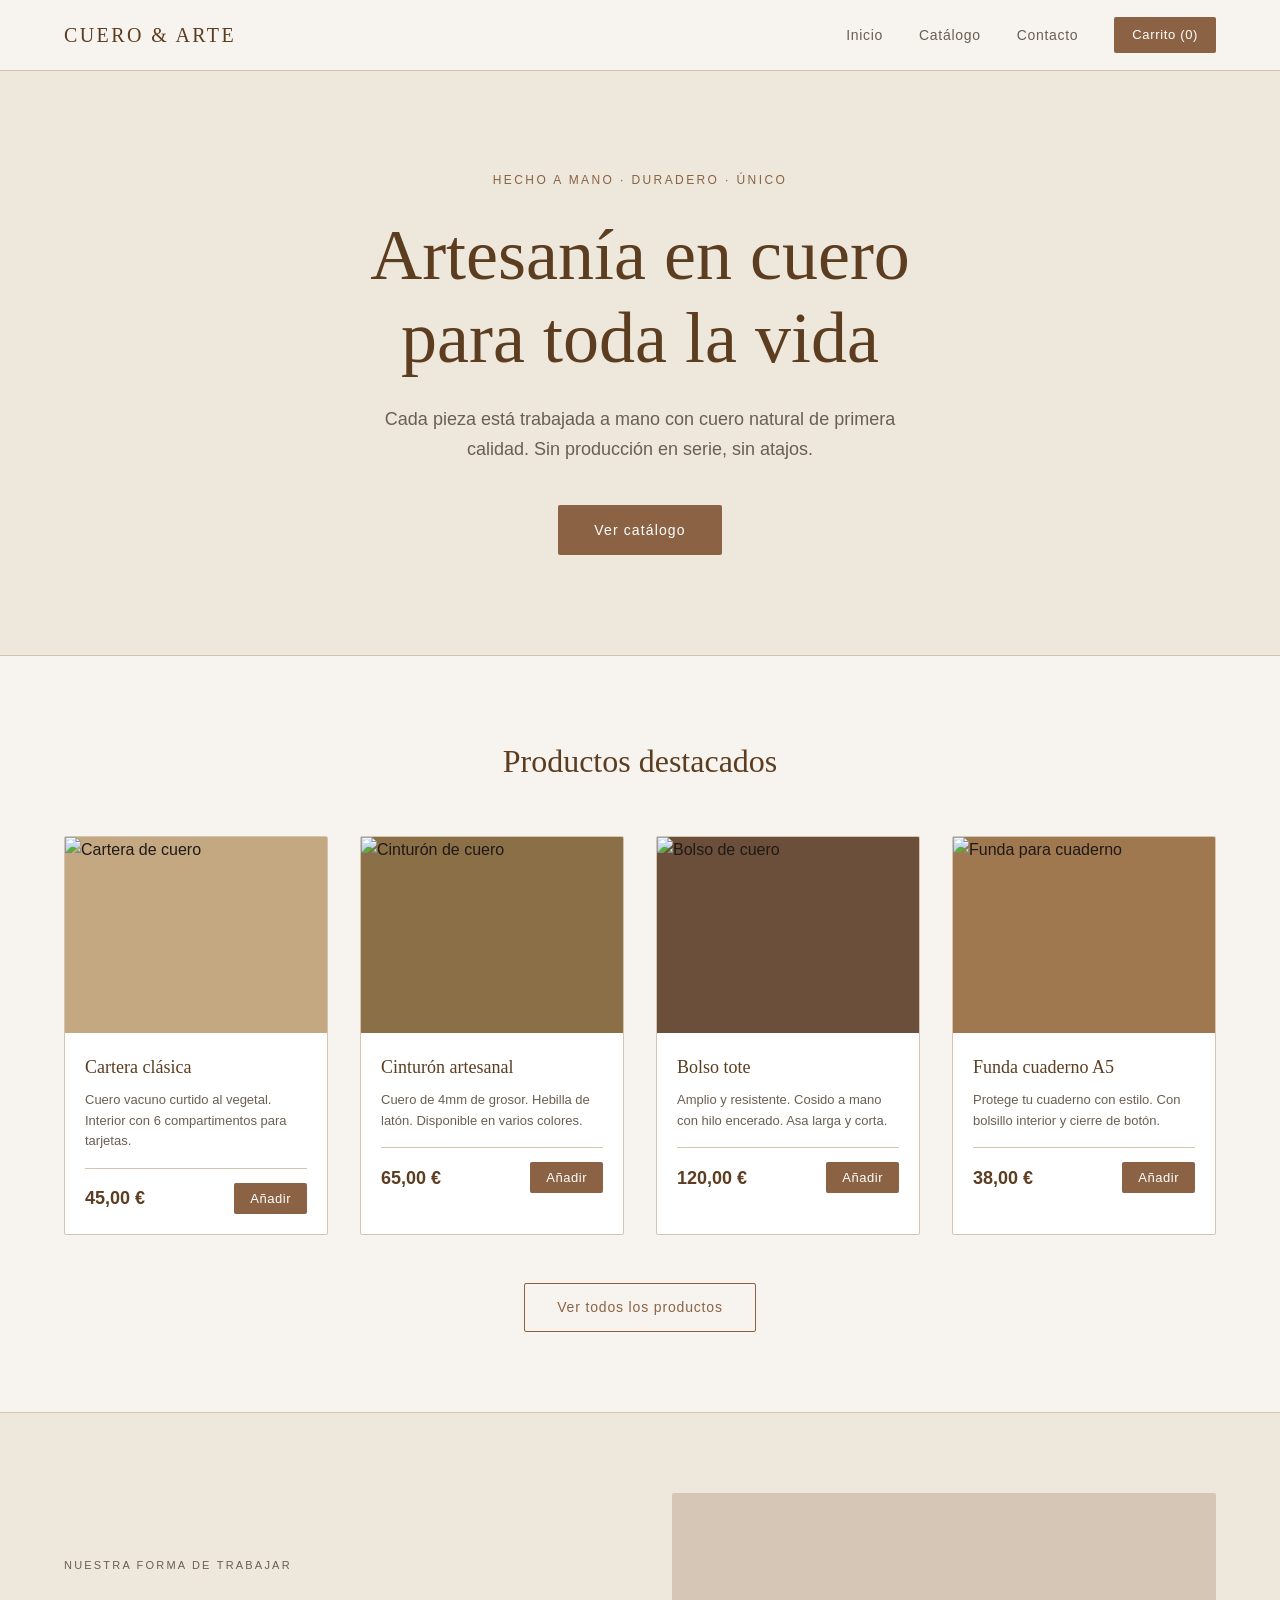
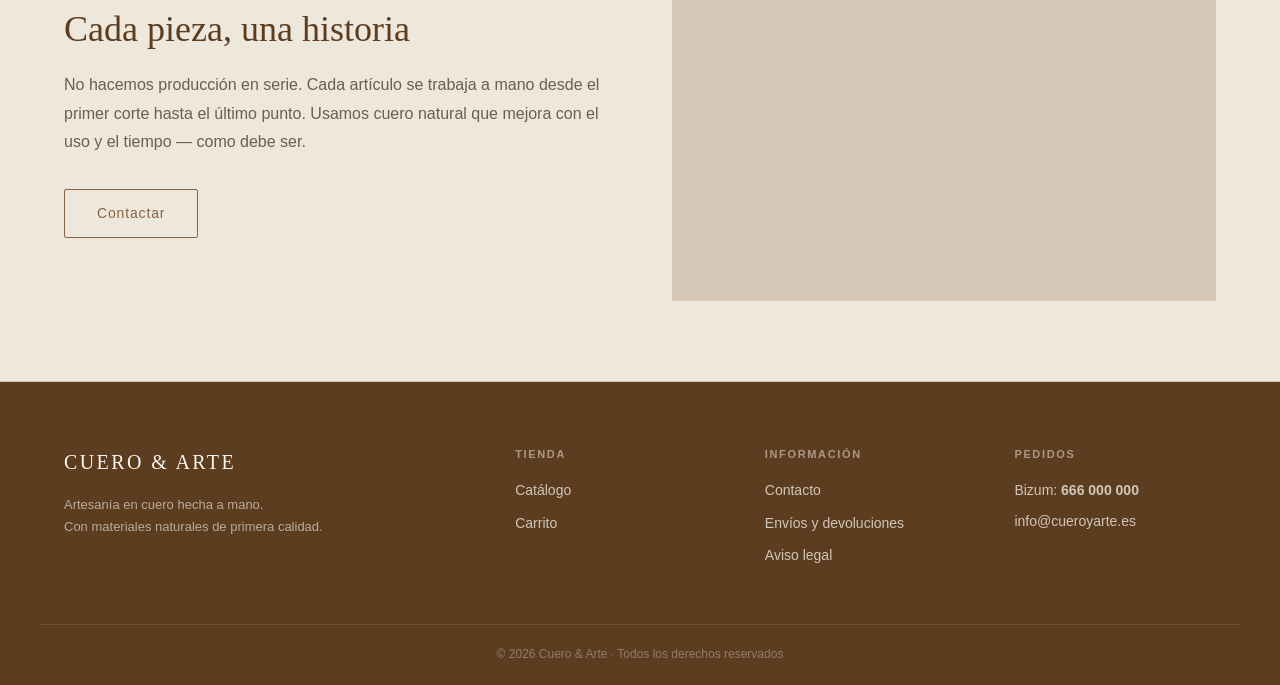
==== index.html @ b6eb34ae "Primera versión de la tienda" ====
<!DOCTYPE html>
<html lang="es">
<head>
  <meta charset="UTF-8">
  <meta name="viewport" content="width=device-width, initial-scale=1.0">
  <title>Artesanía en Cuero</title>
  <link rel="stylesheet" href="css/styles.css">
</head>
<body>

  <!-- CABECERA -->
  <header class="cabecera">
    <div class="cabecera-interior">
      <a href="index.html" class="logo">CUERO & ARTE</a>
      <nav class="navegacion">
        <a href="index.html">Inicio</a>
        <a href="catalogo.html">Catálogo</a>
        <a href="contacto.html">Contacto</a>
        <a href="carrito.html" class="icono-carrito">
          Carrito (<span id="contador-carrito">0</span>)
        </a>
      </nav>
    </div>
  </header>

  <!-- HERO -->
  <section class="hero">
    <div class="hero-contenido">
      <p class="hero-eyebrow">Hecho a mano · Duradero · Único</p>
      <h1>Artesanía en cuero<br>para toda la vida</h1>
      <p class="hero-descripcion">Cada pieza está trabajada a mano con cuero natural de primera calidad. Sin producción en serie, sin atajos.</p>
      <a href="catalogo.html" class="boton-principal">Ver catálogo</a>
    </div>
  </section>

  <!-- PRODUCTOS DESTACADOS -->
  <section class="seccion-productos">
    <div class="contenedor">
      <h2 class="seccion-titulo">Productos destacados</h2>
      <div class="cuadricula-productos">

        <article class="tarjeta-producto">
          <div class="tarjeta-imagen">
            <img src="img/productos/producto-1.jpg" alt="Cartera de cuero" onerror="this.style.background='#C4A882'">
          </div>
          <div class="tarjeta-info">
            <h3>Cartera clásica</h3>
            <p class="tarjeta-descripcion">Cuero vacuno curtido al vegetal. Interior con 6 compartimentos para tarjetas.</p>
            <div class="tarjeta-pie">
              <span class="precio">45,00 €</span>
              <button class="boton-agregar" onclick="agregarAlCarrito('Cartera clásica', 45)">Añadir</button>
            </div>
          </div>
        </article>

        <article class="tarjeta-producto">
          <div class="tarjeta-imagen">
            <img src="img/productos/producto-2.jpg" alt="Cinturón de cuero" onerror="this.style.background='#8B6F47'">
          </div>
          <div class="tarjeta-info">
            <h3>Cinturón artesanal</h3>
            <p class="tarjeta-descripcion">Cuero de 4mm de grosor. Hebilla de latón. Disponible en varios colores.</p>
            <div class="tarjeta-pie">
              <span class="precio">65,00 €</span>
              <button class="boton-agregar" onclick="agregarAlCarrito('Cinturón artesanal', 65)">Añadir</button>
            </div>
          </div>
        </article>

        <article class="tarjeta-producto">
          <div class="tarjeta-imagen">
            <img src="img/productos/producto-3.jpg" alt="Bolso de cuero" onerror="this.style.background='#6B4F3A'">
          </div>
          <div class="tarjeta-info">
            <h3>Bolso tote</h3>
            <p class="tarjeta-descripcion">Amplio y resistente. Cosido a mano con hilo encerado. Asa larga y corta.</p>
            <div class="tarjeta-pie">
              <span class="precio">120,00 €</span>
              <button class="boton-agregar" onclick="agregarAlCarrito('Bolso tote', 120)">Añadir</button>
            </div>
          </div>
        </article>

        <article class="tarjeta-producto">
          <div class="tarjeta-imagen">
            <img src="img/productos/producto-4.jpg" alt="Funda para cuaderno" onerror="this.style.background='#A07850'">
          </div>
          <div class="tarjeta-info">
            <h3>Funda cuaderno A5</h3>
            <p class="tarjeta-descripcion">Protege tu cuaderno con estilo. Con bolsillo interior y cierre de botón.</p>
            <div class="tarjeta-pie">
              <span class="precio">38,00 €</span>
              <button class="boton-agregar" onclick="agregarAlCarrito('Funda cuaderno A5', 38)">Añadir</button>
            </div>
          </div>
        </article>

      </div>
      <div class="ver-mas">
        <a href="catalogo.html" class="boton-secundario">Ver todos los productos</a>
      </div>
    </div>
  </section>

  <!-- SECCIÓN FILOSOFÍA -->
  <section class="seccion-filosofia">
    <div class="contenedor filosofia-interior">
      <div class="filosofia-texto">
        <p class="eyebrow">Nuestra forma de trabajar</p>
        <h2>Cada pieza, una historia</h2>
        <p>No hacemos producción en serie. Cada artículo se trabaja a mano desde el primer corte hasta el último punto. Usamos cuero natural que mejora con el uso y el tiempo — como debe ser.</p>
        <a href="contacto.html" class="boton-secundario">Contactar</a>
      </div>
      <div class="filosofia-imagen">
        <div class="placeholder-imagen-grande"></div>
      </div>
    </div>
  </section>

  <!-- FOOTER -->
  <footer class="footer">
    <div class="contenedor footer-interior">
      <div class="footer-marca">
        <span class="logo">CUERO & ARTE</span>
        <p>Artesanía en cuero hecha a mano.<br>Con materiales naturales de primera calidad.</p>
      </div>
      <div class="footer-enlaces">
        <h4>Tienda</h4>
        <a href="catalogo.html">Catálogo</a>
        <a href="carrito.html">Carrito</a>
      </div>
      <div class="footer-enlaces">
        <h4>Información</h4>
        <a href="contacto.html">Contacto</a>
        <a href="#">Envíos y devoluciones</a>
        <a href="#">Aviso legal</a>
      </div>
      <div class="footer-contacto">
        <h4>Pedidos</h4>
        <p>Bizum: <strong>666 000 000</strong></p>
        <p>info@cueroyarte.es</p>
      </div>
    </div>
    <div class="footer-copy">
      <p>© 2026 Cuero & Arte · Todos los derechos reservados</p>
    </div>
  </footer>

  <script src="js/carrito.js"></script>
  <script src="js/main.js"></script>
</body>
</html>
---- css/styles.css ----
/* =============================================
   VARIABLES Y RESET
   ============================================= */
:root {
  --color-fondo:       #F7F3EE;
  --color-superficie:  #EDE7DC;
  --color-cuero:       #8B6344;
  --color-cuero-oscuro:#5C3D20;
  --color-texto:       #1E1A16;
  --color-texto-suave: #6B5E52;
  --color-borde:       #D4C5B0;
  --color-blanco:      #FFFFFF;

  --fuente-display: Georgia, 'Times New Roman', serif;
  --fuente-cuerpo:  'Helvetica Neue', Arial, sans-serif;

  --radio: 2px;
  --sombra: 0 2px 12px rgba(0,0,0,0.08);
  --transicion: 0.25s ease;
}

*, *::before, *::after {
  box-sizing: border-box;
  margin: 0;
  padding: 0;
}

html { scroll-behavior: smooth; }

body {
  font-family: var(--fuente-cuerpo);
  background-color: var(--color-fondo);
  color: var(--color-texto);
  line-height: 1.6;
  font-size: 16px;
}

img { max-width: 100%; display: block; }
a { text-decoration: none; color: inherit; }

.contenedor {
  max-width: 1200px;
  margin: 0 auto;
  padding: 0 24px;
}

/* =============================================
   CABECERA
   ============================================= */
.cabecera {
  background-color: var(--color-fondo);
  border-bottom: 1px solid var(--color-borde);
  position: sticky;
  top: 0;
  z-index: 100;
}

.cabecera-interior {
  max-width: 1200px;
  margin: 0 auto;
  padding: 0 24px;
  height: 70px;
  display: flex;
  align-items: center;
  justify-content: space-between;
}

.logo {
  font-family: var(--fuente-display);
  font-size: 20px;
  letter-spacing: 0.12em;
  color: var(--color-cuero-oscuro);
  font-weight: normal;
}

.navegacion {
  display: flex;
  gap: 36px;
  align-items: center;
}

.navegacion a {
  font-size: 14px;
  letter-spacing: 0.05em;
  color: var(--color-texto-suave);
  transition: color var(--transicion);
}

.navegacion a:hover { color: var(--color-cuero); }

.icono-carrito {
  background-color: var(--color-cuero);
  color: var(--color-blanco) !important;
  padding: 8px 18px;
  border-radius: var(--radio);
  font-size: 13px !important;
  transition: background-color var(--transicion) !important;
}

.icono-carrito:hover {
  background-color: var(--color-cuero-oscuro) !important;
}

/* =============================================
   HERO
   ============================================= */
.hero {
  background-color: var(--color-superficie);
  padding: 100px 24px;
  text-align: center;
  border-bottom: 1px solid var(--color-borde);
}

.hero-eyebrow {
  font-size: 12px;
  letter-spacing: 0.2em;
  text-transform: uppercase;
  color: var(--color-cuero);
  margin-bottom: 24px;
}

.hero h1 {
  font-family: var(--fuente-display);
  font-size: clamp(36px, 6vw, 72px);
  font-weight: normal;
  line-height: 1.15;
  color: var(--color-cuero-oscuro);
  margin-bottom: 24px;
}

.hero-descripcion {
  font-size: 18px;
  color: var(--color-texto-suave);
  max-width: 520px;
  margin: 0 auto 40px;
  line-height: 1.7;
}

/* =============================================
   BOTONES
   ============================================= */
.boton-principal {
  display: inline-block;
  background-color: var(--color-cuero);
  color: var(--color-blanco);
  padding: 14px 36px;
  font-size: 14px;
  letter-spacing: 0.08em;
  border-radius: var(--radio);
  transition: background-color var(--transicion);
}

.boton-principal:hover { background-color: var(--color-cuero-oscuro); }

.boton-secundario {
  display: inline-block;
  border: 1px solid var(--color-cuero);
  color: var(--color-cuero);
  padding: 12px 32px;
  font-size: 14px;
  letter-spacing: 0.06em;
  border-radius: var(--radio);
  transition: all var(--transicion);
}

.boton-secundario:hover {
  background-color: var(--color-cuero);
  color: var(--color-blanco);
}

/* =============================================
   PRODUCTOS
   ============================================= */
.seccion-productos {
  padding: 80px 0;
}

.seccion-titulo {
  font-family: var(--fuente-display);
  font-size: 32px;
  font-weight: normal;
  color: var(--color-cuero-oscuro);
  margin-bottom: 48px;
  text-align: center;
}

.cuadricula-productos {
  display: grid;
  grid-template-columns: repeat(auto-fill, minmax(260px, 1fr));
  gap: 32px;
  margin-bottom: 48px;
}

.tarjeta-producto {
  background-color: var(--color-blanco);
  border: 1px solid var(--color-borde);
  border-radius: var(--radio);
  overflow: hidden;
  transition: box-shadow var(--transicion), transform var(--transicion);
}

.tarjeta-producto:hover {
  box-shadow: var(--sombra);
  transform: translateY(-3px);
}

.tarjeta-imagen {
  aspect-ratio: 4/3;
  overflow: hidden;
  background-color: var(--color-superficie);
}

.tarjeta-imagen img {
  width: 100%;
  height: 100%;
  object-fit: cover;
  transition: transform var(--transicion);
}

.tarjeta-producto:hover .tarjeta-imagen img {
  transform: scale(1.04);
}

.tarjeta-info {
  padding: 20px;
}

.tarjeta-info h3 {
  font-family: var(--fuente-display);
  font-size: 18px;
  font-weight: normal;
  color: var(--color-cuero-oscuro);
  margin-bottom: 8px;
}

.tarjeta-descripcion {
  font-size: 13px;
  color: var(--color-texto-suave);
  line-height: 1.6;
  margin-bottom: 16px;
}

.tarjeta-pie {
  display: flex;
  justify-content: space-between;
  align-items: center;
  border-top: 1px solid var(--color-borde);
  padding-top: 14px;
}

.precio {
  font-size: 18px;
  font-weight: 600;
  color: var(--color-cuero-oscuro);
}

.boton-agregar {
  background-color: var(--color-cuero);
  color: var(--color-blanco);
  border: none;
  padding: 8px 16px;
  font-size: 13px;
  border-radius: var(--radio);
  cursor: pointer;
  transition: background-color var(--transicion);
  letter-spacing: 0.04em;
}

.boton-agregar:hover { background-color: var(--color-cuero-oscuro); }

.ver-mas { text-align: center; }

/* =============================================
   FILOSOFÍA
   ============================================= */
.seccion-filosofia {
  background-color: var(--color-superficie);
  border-top: 1px solid var(--color-borde);
  border-bottom: 1px solid var(--color-borde);
  padding: 80px 0;
}

.filosofia-interior {
  display: grid;
  grid-template-columns: 1fr 1fr;
  gap: 64px;
  align-items: center;
}

.eyebrow {
  font-size: 11px;
  letter-spacing: 0.2em;
  text-transform: uppercase;
  color: var(--color-cuero);
  margin-bottom: 16px;
}

.filosofia-texto h2 {
  font-family: var(--fuente-display);
  font-size: 36px;
  font-weight: normal;
  color: var(--color-cuero-oscuro);
  margin-bottom: 20px;
  line-height: 1.2;
}

.filosofia-texto p {
  color: var(--color-texto-suave);
  line-height: 1.8;
  margin-bottom: 32px;
}

.placeholder-imagen-grande {
  aspect-ratio: 4/3;
  background-color: var(--color-cuero);
  border-radius: var(--radio);
  opacity: 0.25;
}

/* =============================================
   FOOTER
   ============================================= */
.footer {
  background-color: var(--color-cuero-oscuro);
  color: var(--color-fondo);
  padding-top: 64px;
}

.footer-interior {
  display: grid;
  grid-template-columns: 2fr 1fr 1fr 1fr;
  gap: 48px;
  padding-bottom: 48px;
  border-bottom: 1px solid rgba(255,255,255,0.1);
}

.footer-marca .logo {
  color: var(--color-fondo);
  display: block;
  margin-bottom: 16px;
}

.footer-marca p {
  font-size: 13px;
  color: rgba(247,243,238,0.6);
  line-height: 1.7;
}

.footer-enlaces h4,
.footer-contacto h4 {
  font-size: 11px;
  letter-spacing: 0.15em;
  text-transform: uppercase;
  color: rgba(247,243,238,0.5);
  margin-bottom: 16px;
}

.footer-enlaces a {
  display: block;
  font-size: 14px;
  color: rgba(247,243,238,0.75);
  margin-bottom: 10px;
  transition: color var(--transicion);
}

.footer-enlaces a:hover { color: var(--color-fondo); }

.footer-contacto p {
  font-size: 14px;
  color: rgba(247,243,238,0.75);
  margin-bottom: 8px;
}

.footer-copy {
  text-align: center;
  padding: 20px 0;
}

.footer-copy p {
  font-size: 12px;
  color: rgba(247,243,238,0.35);
}

/* =============================================
   RESPONSIVE
   ============================================= */
@media (max-width: 768px) {
  .navegacion { gap: 16px; }
  .navegacion a:not(.icono-carrito) { display: none; }

  .hero { padding: 60px 24px; }

  .filosofia-interior {
    grid-template-columns: 1fr;
    gap: 32px;
  }

  .footer-interior {
    grid-template-columns: 1fr 1fr;
    gap: 32px;
  }
}

@media (max-width: 480px) {
  .footer-interior { grid-template-columns: 1fr; }
  .cuadricula-productos { grid-template-columns: 1fr; }
}
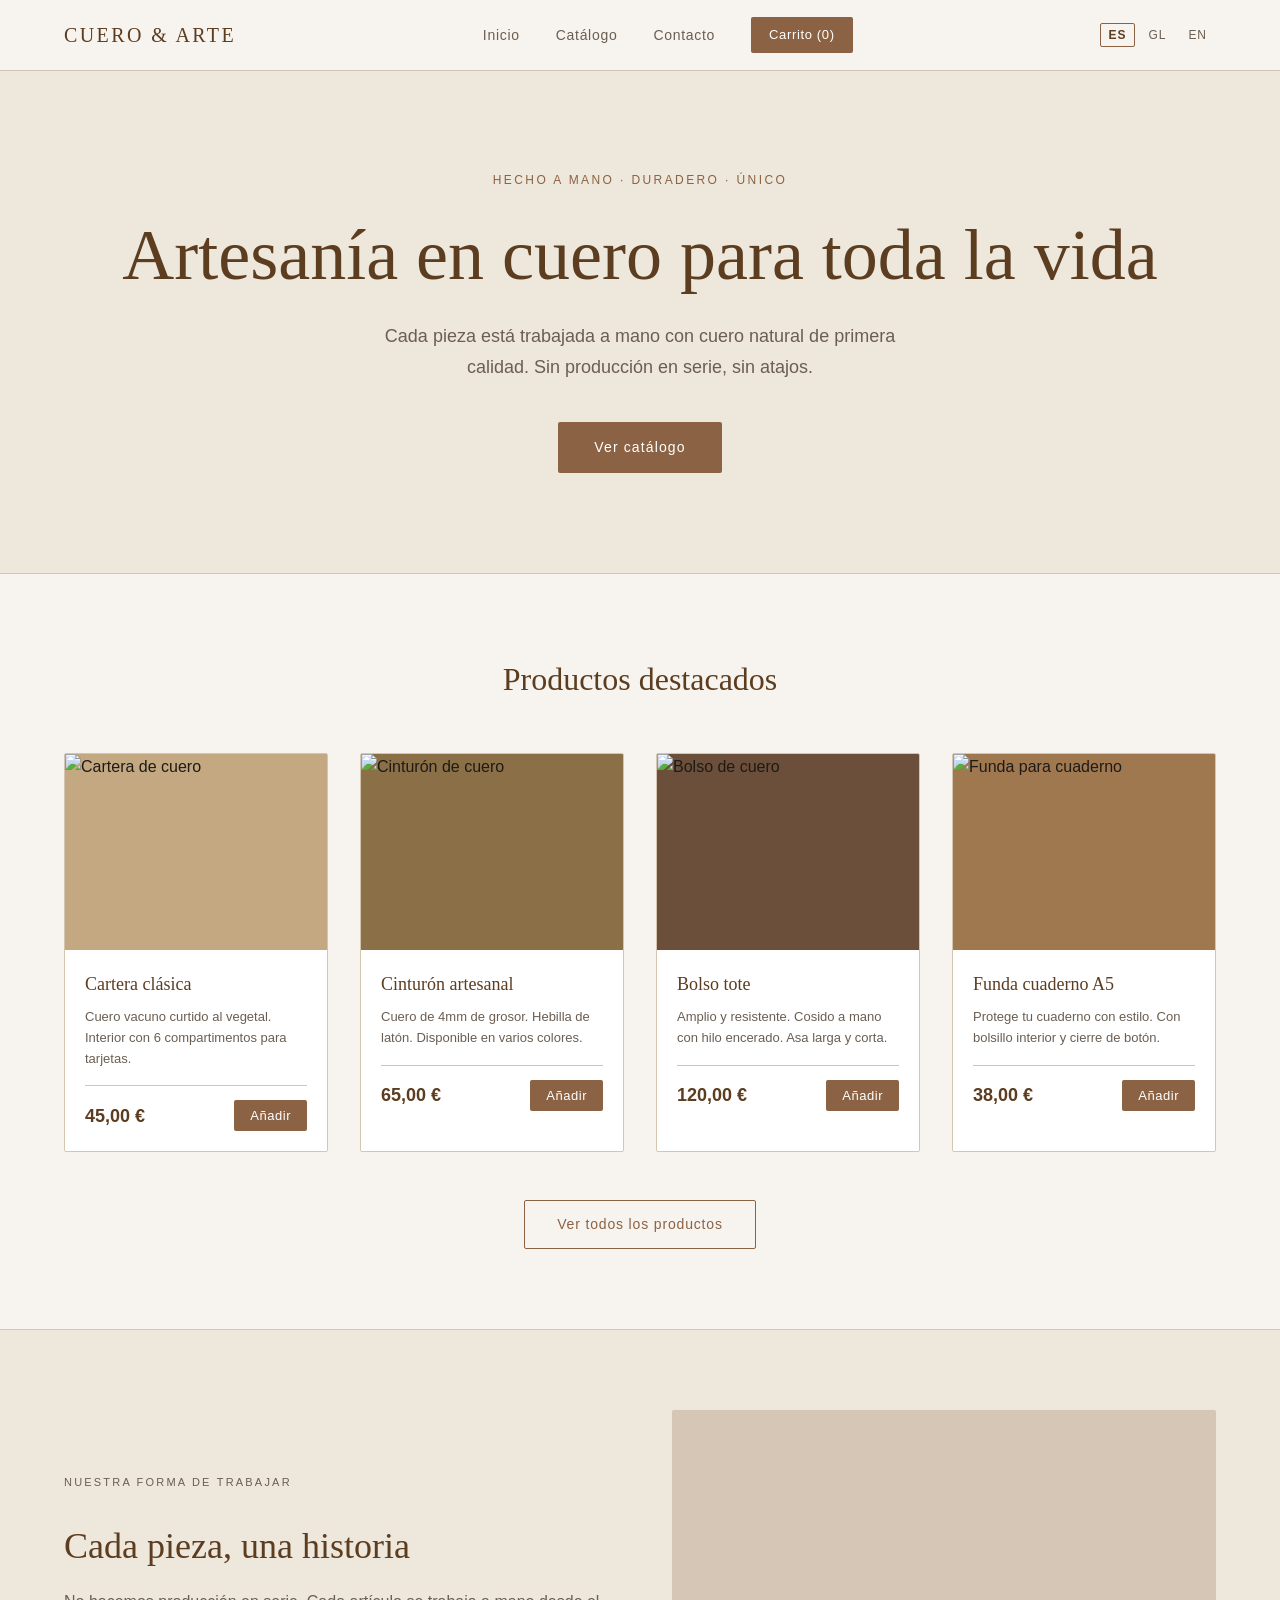
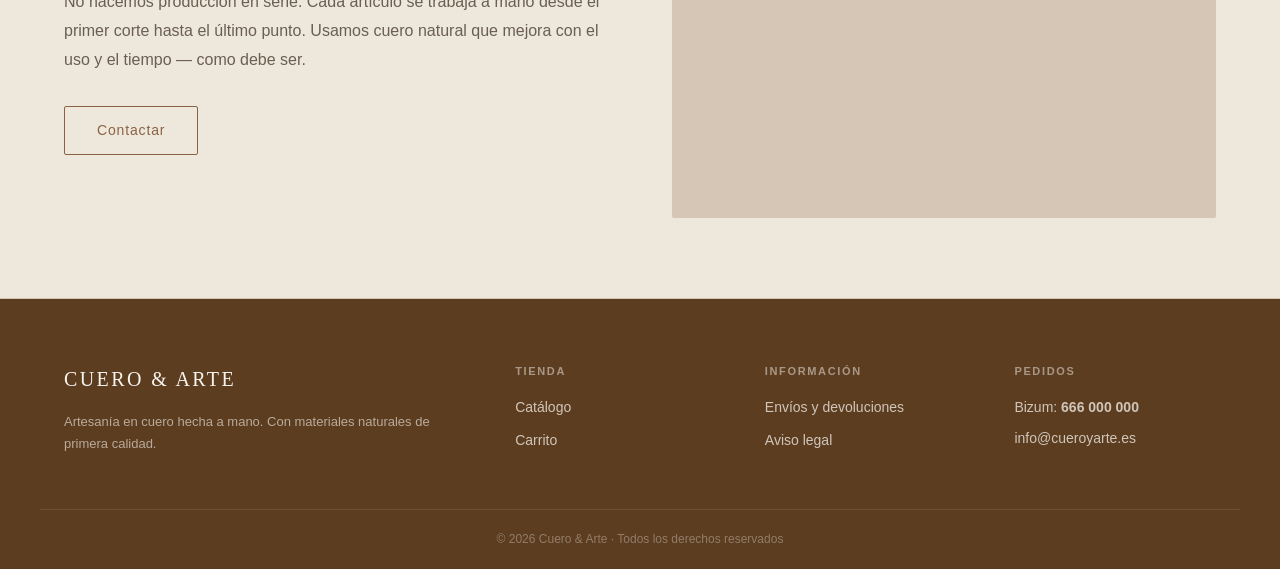
==== commit 638152ac: "Selección de idiomas" ====
--- a/index.html
+++ b/index.html
@@ -13,30 +13,35 @@
     <div class="cabecera-interior">
       <a href="index.html" class="logo">CUERO & ARTE</a>
       <nav class="navegacion">
-        <a href="index.html">Inicio</a>
-        <a href="catalogo.html">Catálogo</a>
-        <a href="contacto.html">Contacto</a>
+        <a href="index.html" data-i18n="nav.inicio">Inicio</a>
+        <a href="catalogo.html" data-i18n="nav.catalogo">Catálogo</a>
+        <a href="contacto.html" data-i18n="nav.contacto">Contacto</a>
         <a href="carrito.html" class="icono-carrito">
-          Carrito (<span id="contador-carrito">0</span>)
+          <span data-i18n="nav.carrito">Carrito</span> (<span id="contador-carrito">0</span>)
         </a>
       </nav>
+      <div class="selector-idioma">
+        <button class="idioma-btn" data-idioma="es" onclick="cambiarIdioma('es')">ES</button>
+        <button class="idioma-btn" data-idioma="gl" onclick="cambiarIdioma('gl')">GL</button>
+        <button class="idioma-btn" data-idioma="en" onclick="cambiarIdioma('en')">EN</button>
+      </div>
     </div>
   </header>
 
   <!-- HERO -->
   <section class="hero">
     <div class="hero-contenido">
-      <p class="hero-eyebrow">Hecho a mano · Duradero · Único</p>
-      <h1>Artesanía en cuero<br>para toda la vida</h1>
-      <p class="hero-descripcion">Cada pieza está trabajada a mano con cuero natural de primera calidad. Sin producción en serie, sin atajos.</p>
-      <a href="catalogo.html" class="boton-principal">Ver catálogo</a>
+      <p class="hero-eyebrow" data-i18n="hero.eyebrow">Hecho a mano · Duradero · Único</p>
+      <h1 data-i18n="hero.titulo">Artesanía en cuero<br>para toda la vida</h1>
+      <p class="hero-descripcion" data-i18n="hero.descripcion">Cada pieza está trabajada a mano con cuero natural de primera calidad. Sin producción en serie, sin atajos.</p>
+      <a href="catalogo.html" class="boton-principal" data-i18n="hero.boton">Ver catálogo</a>
     </div>
   </section>
 
   <!-- PRODUCTOS DESTACADOS -->
   <section class="seccion-productos">
     <div class="contenedor">
-      <h2 class="seccion-titulo">Productos destacados</h2>
+      <h2 class="seccion-titulo" data-i18n="productos.titulo">Productos destacados</h2>
       <div class="cuadricula-productos">
 
         <article class="tarjeta-producto">
@@ -48,7 +53,7 @@
             <p class="tarjeta-descripcion">Cuero vacuno curtido al vegetal. Interior con 6 compartimentos para tarjetas.</p>
             <div class="tarjeta-pie">
               <span class="precio">45,00 €</span>
-              <button class="boton-agregar" onclick="agregarAlCarrito('Cartera clásica', 45)">Añadir</button>
+              <button class="boton-agregar" onclick="agregarAlCarrito('Cartera clásica', 45)" data-i18n="productos.boton_añadir">Añadir</button>
             </div>
           </div>
         </article>
@@ -62,7 +67,7 @@
             <p class="tarjeta-descripcion">Cuero de 4mm de grosor. Hebilla de latón. Disponible en varios colores.</p>
             <div class="tarjeta-pie">
               <span class="precio">65,00 €</span>
-              <button class="boton-agregar" onclick="agregarAlCarrito('Cinturón artesanal', 65)">Añadir</button>
+              <button class="boton-agregar" onclick="agregarAlCarrito('Cinturón artesanal', 65)" data-i18n="productos.boton_añadir">Añadir</button>
             </div>
           </div>
         </article>
@@ -76,7 +81,7 @@
             <p class="tarjeta-descripcion">Amplio y resistente. Cosido a mano con hilo encerado. Asa larga y corta.</p>
             <div class="tarjeta-pie">
               <span class="precio">120,00 €</span>
-              <button class="boton-agregar" onclick="agregarAlCarrito('Bolso tote', 120)">Añadir</button>
+              <button class="boton-agregar" onclick="agregarAlCarrito('Bolso tote', 120)" data-i18n="productos.boton_añadir">Añadir</button>
             </div>
           </div>
         </article>
@@ -90,14 +95,14 @@
             <p class="tarjeta-descripcion">Protege tu cuaderno con estilo. Con bolsillo interior y cierre de botón.</p>
             <div class="tarjeta-pie">
               <span class="precio">38,00 €</span>
-              <button class="boton-agregar" onclick="agregarAlCarrito('Funda cuaderno A5', 38)">Añadir</button>
+              <button class="boton-agregar" onclick="agregarAlCarrito('Funda cuaderno A5', 38)" data-i18n="productos.boton_añadir">Añadir</button>
             </div>
           </div>
         </article>
 
       </div>
       <div class="ver-mas">
-        <a href="catalogo.html" class="boton-secundario">Ver todos los productos</a>
+        <a href="catalogo.html" class="boton-secundario" data-i18n="productos.boton_ver_mas">Ver todos los productos</a>
       </div>
     </div>
   </section>
@@ -106,10 +111,10 @@
   <section class="seccion-filosofia">
     <div class="contenedor filosofia-interior">
       <div class="filosofia-texto">
-        <p class="eyebrow">Nuestra forma de trabajar</p>
-        <h2>Cada pieza, una historia</h2>
-        <p>No hacemos producción en serie. Cada artículo se trabaja a mano desde el primer corte hasta el último punto. Usamos cuero natural que mejora con el uso y el tiempo — como debe ser.</p>
-        <a href="contacto.html" class="boton-secundario">Contactar</a>
+        <p class="eyebrow" data-i18n="filosofia.eyebrow">Nuestra forma de trabajar</p>
+        <h2 data-i18n="filosofia.titulo">Cada pieza, una historia</h2>
+        <p data-i18n="filosofia.texto">No hacemos producción en serie. Cada artículo se trabaja a mano desde el primer corte hasta el último punto. Usamos cuero natural que mejora con el uso y el tiempo — como debe ser.</p>
+        <a href="contacto.html" class="boton-secundario" data-i18n="filosofia.boton">Contactar</a>
       </div>
       <div class="filosofia-imagen">
         <div class="placeholder-imagen-grande"></div>
@@ -122,31 +127,31 @@
     <div class="contenedor footer-interior">
       <div class="footer-marca">
         <span class="logo">CUERO & ARTE</span>
-        <p>Artesanía en cuero hecha a mano.<br>Con materiales naturales de primera calidad.</p>
+        <p data-i18n="footer.descripcion">Artesanía en cuero hecha a mano. Con materiales naturales de primera calidad.</p>
       </div>
       <div class="footer-enlaces">
-        <h4>Tienda</h4>
-        <a href="catalogo.html">Catálogo</a>
-        <a href="carrito.html">Carrito</a>
+        <h4 data-i18n="footer.tienda">Tienda</h4>
+        <a href="catalogo.html" data-i18n="nav.catalogo">Catálogo</a>
+        <a href="carrito.html" data-i18n="nav.carrito">Carrito</a>
       </div>
       <div class="footer-enlaces">
-        <h4>Información</h4>
-        <a href="contacto.html">Contacto</a>
-        <a href="#">Envíos y devoluciones</a>
-        <a href="#">Aviso legal</a>
+        <h4 data-i18n="footer.informacion">Información</h4>
+        <a href="contacto.html" data-i18n="footer.envios">Envíos y devoluciones</a>
+        <a href="#" data-i18n="footer.aviso">Aviso legal</a>
       </div>
       <div class="footer-contacto">
-        <h4>Pedidos</h4>
+        <h4 data-i18n="footer.pedidos">Pedidos</h4>
         <p>Bizum: <strong>666 000 000</strong></p>
         <p>info@cueroyarte.es</p>
       </div>
     </div>
     <div class="footer-copy">
-      <p>© 2026 Cuero & Arte · Todos los derechos reservados</p>
+      <p>© 2026 Cuero & Arte · <span data-i18n="footer.derechos">Todos los derechos reservados</span></p>
     </div>
   </footer>
 
   <script src="js/carrito.js"></script>
+  <script src="js/idiomas.js"></script>
   <script src="js/main.js"></script>
 </body>
 </html>
--- a/css/styles.css
+++ b/css/styles.css
@@ -102,6 +102,38 @@
 }
 
 /* =============================================
+   SELECTOR DE IDIOMA
+   ============================================= */
+.selector-idioma {
+  display: flex;
+  gap: 4px;
+}
+
+.idioma-btn {
+  background: none;
+  border: 1px solid transparent;
+  color: var(--color-texto-suave);
+  font-size: 12px;
+  font-family: var(--fuente-cuerpo);
+  letter-spacing: 0.08em;
+  padding: 4px 8px;
+  border-radius: var(--radio);
+  cursor: pointer;
+  transition: all var(--transicion);
+}
+
+.idioma-btn:hover {
+  color: var(--color-cuero);
+  border-color: var(--color-borde);
+}
+
+.idioma-btn.activo {
+  color: var(--color-cuero-oscuro);
+  border-color: var(--color-cuero);
+  font-weight: 600;
+}
+
+/* =============================================
    HERO
    ============================================= */
 .hero {
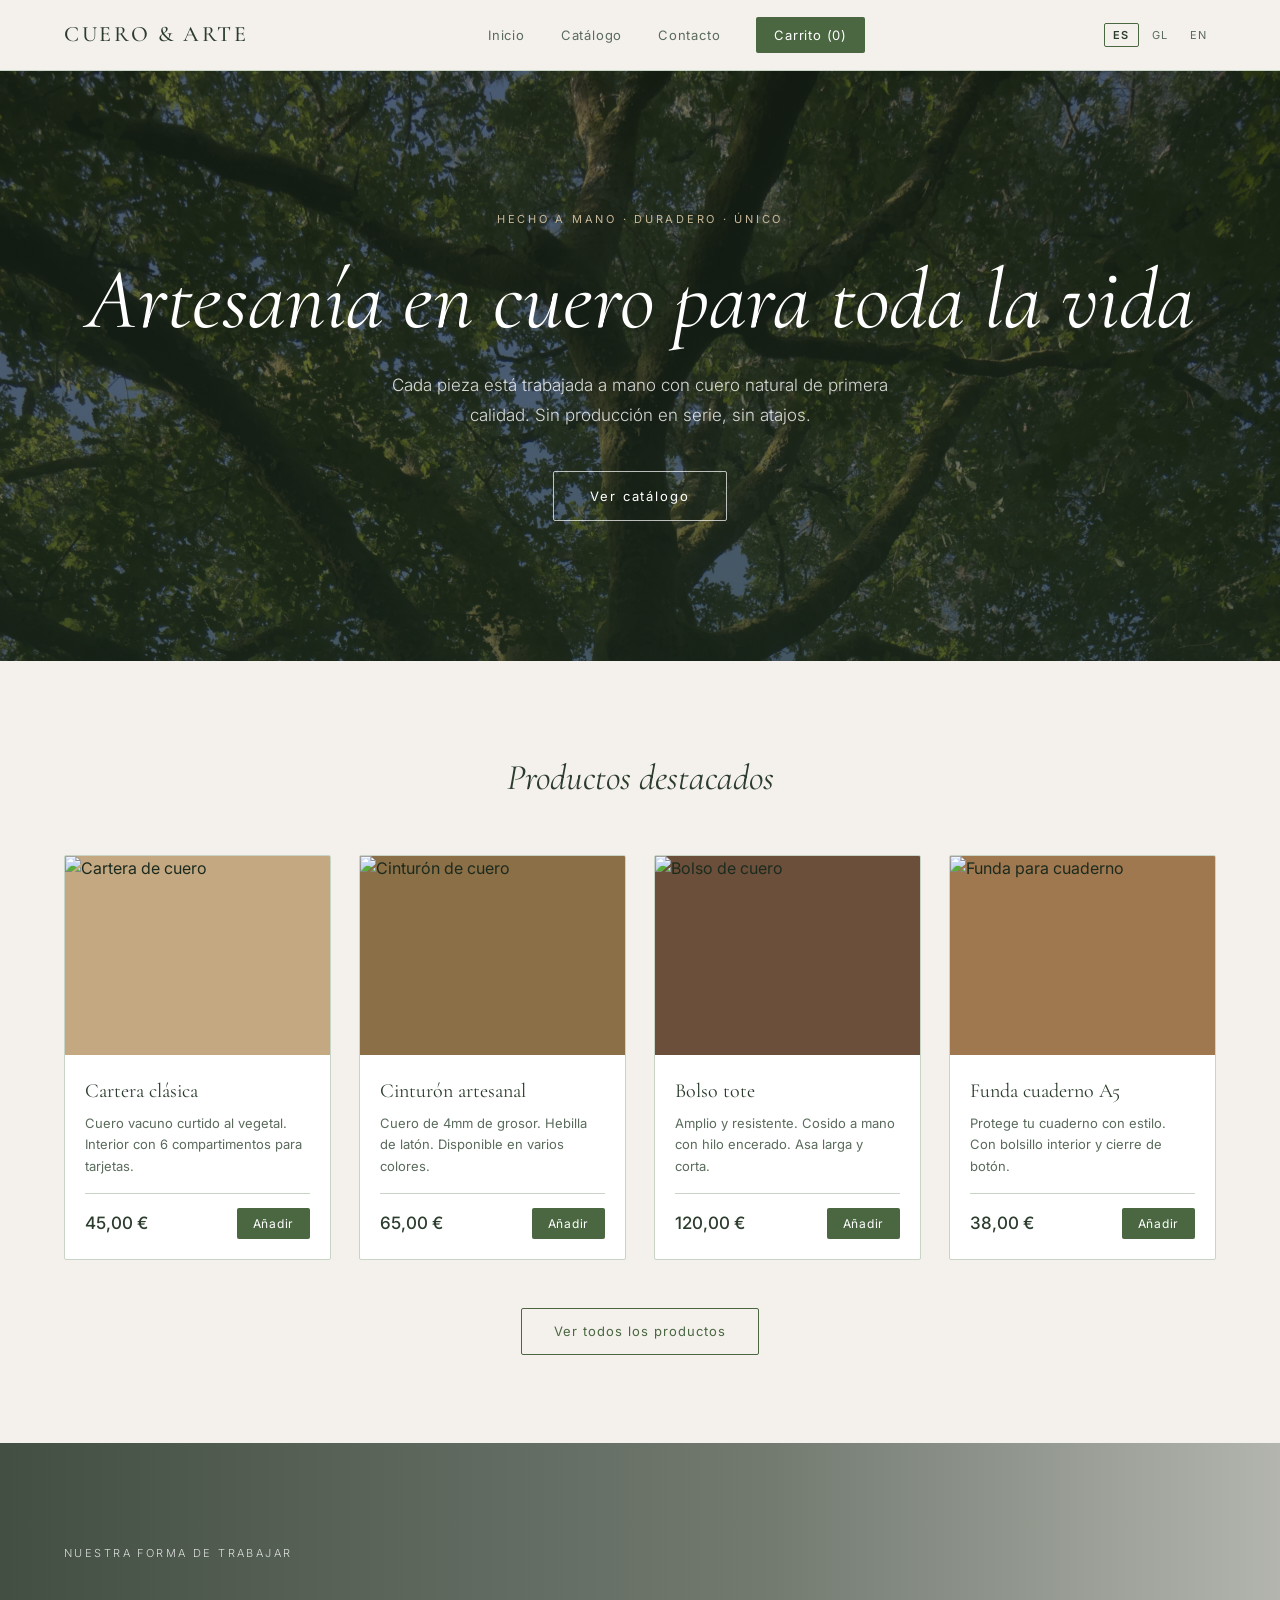
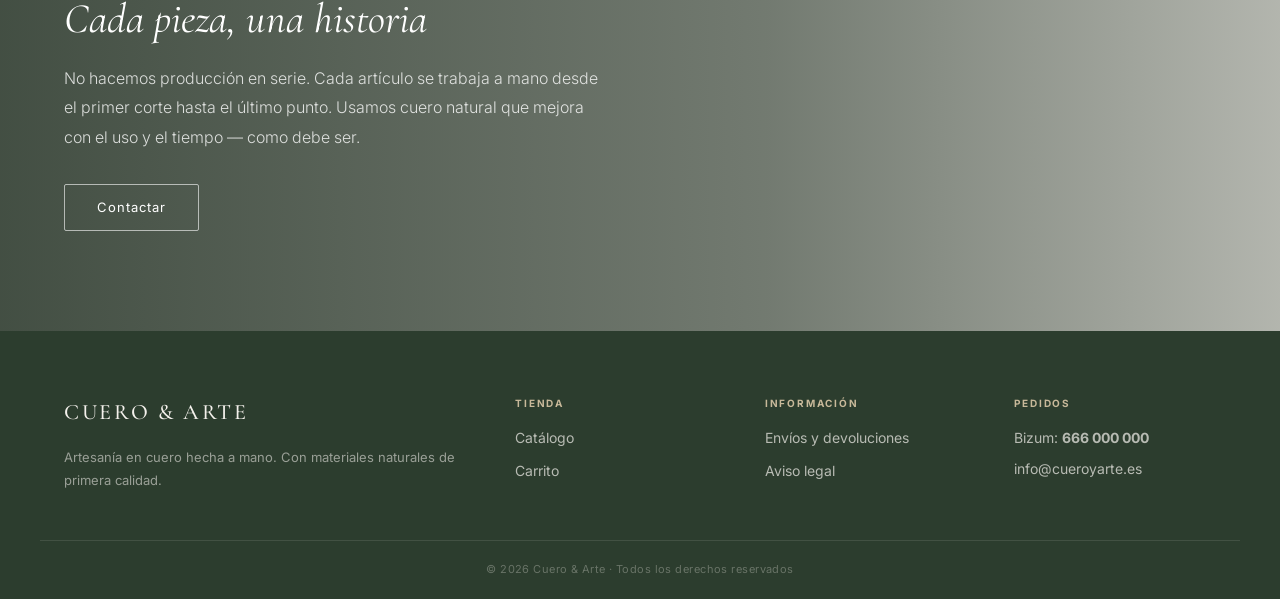
==== commit f78620f7: "Introduccion icono navegador" ====
--- a/index.html
+++ b/index.html
@@ -4,6 +4,7 @@
   <meta charset="UTF-8">
   <meta name="viewport" content="width=device-width, initial-scale=1.0">
   <title>Artesanía en Cuero</title>
+  <link rel="icon" type="image/x-icon" href="favicon.ico">
   <link rel="stylesheet" href="css/styles.css">
 </head>
 <body>
--- a/css/styles.css
+++ b/css/styles.css
@@ -1,21 +1,63 @@
+/* =============================================
+   FUENTES LOCALES
+   ============================================= */
+@font-face {
+  font-family: 'Cormorant Garamond';
+  src: url('../fonts/CormorantGaramond-VariableFont_wght.ttf') format('truetype');
+  font-weight: 100 900;
+  font-style: normal;
+  font-display: swap;
+}
+
+@font-face {
+  font-family: 'Cormorant Garamond';
+  src: url('../fonts/CormorantGaramond-Italic-VariableFont_wght.ttf') format('truetype');
+  font-weight: 100 900;
+  font-style: italic;
+  font-display: swap;
+}
+
+@font-face {
+  font-family: 'Inter';
+  src: url('../fonts/Inter-VariableFont_opsz,wght.ttf') format('truetype');
+  font-weight: 100 900;
+  font-style: normal;
+  font-display: swap;
+}
+
+@font-face {
+  font-family: 'Inter';
+  src: url('../fonts/Inter-Italic-VariableFont_opsz,wght.ttf') format('truetype');
+  font-weight: 100 900;
+  font-style: italic;
+  font-display: swap;
+}
+
 /* =============================================
    VARIABLES Y RESET
    ============================================= */
 :root {
-  --color-fondo:       #F7F3EE;
-  --color-superficie:  #EDE7DC;
-  --color-cuero:       #8B6344;
-  --color-cuero-oscuro:#5C3D20;
-  --color-texto:       #1E1A16;
-  --color-texto-suave: #6B5E52;
-  --color-borde:       #D4C5B0;
-  --color-blanco:      #FFFFFF;
-
-  --fuente-display: Georgia, 'Times New Roman', serif;
-  --fuente-cuerpo:  'Helvetica Neue', Arial, sans-serif;
+  /* Paleta inspirada en el roble gallego */
+  --color-fondo:          #F4F1EC;
+  --color-superficie:     #E8EDE6;
+  --color-verde-oscuro:   #2C3D2E;
+  --color-verde-musgo:    #4A6741;
+  --color-corteza:        #3D2B1F;
+  --color-dorado:         #C8B99A;
+  --color-texto:          #1C2B1E;
+  --color-texto-suave:    #5A6B5C;
+  --color-borde:          #C8D4C6;
+  --color-blanco:         #FFFFFF;
+
+  /* Alias para no romper código existente */
+  --color-cuero:          var(--color-verde-musgo);
+  --color-cuero-oscuro:   var(--color-verde-oscuro);
+
+  --fuente-display: 'Cormorant Garamond', Georgia, serif;
+  --fuente-cuerpo:  'Inter', 'Helvetica Neue', Arial, sans-serif;
 
   --radio: 2px;
-  --sombra: 0 2px 12px rgba(0,0,0,0.08);
+  --sombra: 0 2px 16px rgba(44, 61, 46, 0.10);
   --transicion: 0.25s ease;
 }
 
@@ -67,10 +109,10 @@
 
 .logo {
   font-family: var(--fuente-display);
-  font-size: 20px;
+  font-size: 22px;
   letter-spacing: 0.12em;
-  color: var(--color-cuero-oscuro);
-  font-weight: normal;
+  color: var(--color-verde-oscuro);
+  font-weight: 500;
 }
 
 .navegacion {
@@ -80,16 +122,16 @@
 }
 
 .navegacion a {
-  font-size: 14px;
-  letter-spacing: 0.05em;
+  font-size: 13px;
+  letter-spacing: 0.06em;
   color: var(--color-texto-suave);
   transition: color var(--transicion);
 }
 
-.navegacion a:hover { color: var(--color-cuero); }
+.navegacion a:hover { color: var(--color-verde-musgo); }
 
 .icono-carrito {
-  background-color: var(--color-cuero);
+  background-color: var(--color-verde-musgo);
   color: var(--color-blanco) !important;
   padding: 8px 18px;
   border-radius: var(--radio);
@@ -98,7 +140,7 @@
 }
 
 .icono-carrito:hover {
-  background-color: var(--color-cuero-oscuro) !important;
+  background-color: var(--color-verde-oscuro) !important;
 }
 
 /* =============================================
@@ -113,9 +155,9 @@
   background: none;
   border: 1px solid transparent;
   color: var(--color-texto-suave);
-  font-size: 12px;
+  font-size: 11px;
   font-family: var(--fuente-cuerpo);
-  letter-spacing: 0.08em;
+  letter-spacing: 0.1em;
   padding: 4px 8px;
   border-radius: var(--radio);
   cursor: pointer;
@@ -123,49 +165,83 @@
 }
 
 .idioma-btn:hover {
-  color: var(--color-cuero);
+  color: var(--color-verde-musgo);
   border-color: var(--color-borde);
 }
 
 .idioma-btn.activo {
-  color: var(--color-cuero-oscuro);
-  border-color: var(--color-cuero);
+  color: var(--color-verde-oscuro);
+  border-color: var(--color-verde-musgo);
   font-weight: 600;
 }
 
 /* =============================================
-   HERO
+   HERO — Con imagen de fondo
    ============================================= */
 .hero {
-  background-color: var(--color-superficie);
-  padding: 100px 24px;
+  position: relative;
+  padding: 140px 24px;
   text-align: center;
-  border-bottom: 1px solid var(--color-borde);
+  overflow: hidden;
+  min-height: 580px;
+  display: flex;
+  align-items: center;
+  justify-content: center;
+}
+
+.hero::before {
+  content: '';
+  position: absolute;
+  inset: 0;
+  background-image: url('../img/general/fondo-hero.webp');
+  background-size: cover;
+  background-position: center 30%;
+  z-index: 0;
+}
+
+/* Overlay oscuro sobre la imagen */
+.hero::after {
+  content: '';
+  position: absolute;
+  inset: 0;
+  background: linear-gradient(
+    to bottom,
+    rgba(28, 43, 30, 0.55) 0%,
+    rgba(28, 43, 30, 0.70) 100%
+  );
+  z-index: 1;
+}
+
+.hero-contenido {
+  position: relative;
+  z-index: 2;
 }
 
 .hero-eyebrow {
-  font-size: 12px;
-  letter-spacing: 0.2em;
+  font-size: 11px;
+  letter-spacing: 0.25em;
   text-transform: uppercase;
-  color: var(--color-cuero);
+  color: var(--color-dorado);
   margin-bottom: 24px;
 }
 
 .hero h1 {
   font-family: var(--fuente-display);
-  font-size: clamp(36px, 6vw, 72px);
-  font-weight: normal;
-  line-height: 1.15;
-  color: var(--color-cuero-oscuro);
+  font-size: clamp(42px, 7vw, 86px);
+  font-weight: 400;
+  font-style: italic;
+  line-height: 1.1;
+  color: var(--color-blanco);
   margin-bottom: 24px;
 }
 
 .hero-descripcion {
-  font-size: 18px;
-  color: var(--color-texto-suave);
-  max-width: 520px;
+  font-size: 17px;
+  color: rgba(255,255,255,0.82);
+  max-width: 500px;
   margin: 0 auto 40px;
-  line-height: 1.7;
+  line-height: 1.75;
+  font-weight: 300;
 }
 
 /* =============================================
@@ -173,45 +249,61 @@
    ============================================= */
 .boton-principal {
   display: inline-block;
-  background-color: var(--color-cuero);
+  background-color: var(--color-verde-musgo);
   color: var(--color-blanco);
   padding: 14px 36px;
-  font-size: 14px;
+  font-size: 13px;
+  letter-spacing: 0.1em;
+  border-radius: var(--radio);
+  transition: background-color var(--transicion);
+  font-family: var(--fuente-cuerpo);
+}
+
+.boton-principal:hover { background-color: var(--color-verde-oscuro); }
+
+.boton-secundario {
+  display: inline-block;
+  border: 1px solid var(--color-verde-musgo);
+  color: var(--color-verde-musgo);
+  padding: 12px 32px;
+  font-size: 13px;
   letter-spacing: 0.08em;
   border-radius: var(--radio);
-  transition: background-color var(--transicion);
-}
-
-.boton-principal:hover { background-color: var(--color-cuero-oscuro); }
-
-.boton-secundario {
-  display: inline-block;
-  border: 1px solid var(--color-cuero);
-  color: var(--color-cuero);
-  padding: 12px 32px;
-  font-size: 14px;
-  letter-spacing: 0.06em;
-  border-radius: var(--radio);
   transition: all var(--transicion);
+  font-family: var(--fuente-cuerpo);
 }
 
 .boton-secundario:hover {
-  background-color: var(--color-cuero);
-  color: var(--color-blanco);
+  background-color: var(--color-verde-musgo);
+  color: var(--color-blanco);
+}
+
+/* Botón principal sobre fondo oscuro (hero) */
+.hero .boton-principal {
+  background-color: transparent;
+  border: 1px solid rgba(255,255,255,0.7);
+  color: var(--color-blanco);
+  letter-spacing: 0.15em;
+}
+
+.hero .boton-principal:hover {
+  background-color: rgba(255,255,255,0.15);
+  border-color: var(--color-blanco);
 }
 
 /* =============================================
    PRODUCTOS
    ============================================= */
 .seccion-productos {
-  padding: 80px 0;
+  padding: 88px 0;
 }
 
 .seccion-titulo {
   font-family: var(--fuente-display);
-  font-size: 32px;
-  font-weight: normal;
-  color: var(--color-cuero-oscuro);
+  font-size: 36px;
+  font-weight: 400;
+  font-style: italic;
+  color: var(--color-verde-oscuro);
   margin-bottom: 48px;
   text-align: center;
 }
@@ -219,7 +311,7 @@
 .cuadricula-productos {
   display: grid;
   grid-template-columns: repeat(auto-fill, minmax(260px, 1fr));
-  gap: 32px;
+  gap: 28px;
   margin-bottom: 48px;
 }
 
@@ -233,7 +325,7 @@
 
 .tarjeta-producto:hover {
   box-shadow: var(--sombra);
-  transform: translateY(-3px);
+  transform: translateY(-4px);
 }
 
 .tarjeta-imagen {
@@ -246,11 +338,11 @@
   width: 100%;
   height: 100%;
   object-fit: cover;
-  transition: transform var(--transicion);
+  transition: transform 0.4s ease;
 }
 
 .tarjeta-producto:hover .tarjeta-imagen img {
-  transform: scale(1.04);
+  transform: scale(1.05);
 }
 
 .tarjeta-info {
@@ -259,16 +351,16 @@
 
 .tarjeta-info h3 {
   font-family: var(--fuente-display);
-  font-size: 18px;
-  font-weight: normal;
-  color: var(--color-cuero-oscuro);
-  margin-bottom: 8px;
+  font-size: 20px;
+  font-weight: 400;
+  color: var(--color-verde-oscuro);
+  margin-bottom: 6px;
 }
 
 .tarjeta-descripcion {
   font-size: 13px;
   color: var(--color-texto-suave);
-  line-height: 1.6;
+  line-height: 1.65;
   margin-bottom: 16px;
 }
 
@@ -281,38 +373,64 @@
 }
 
 .precio {
-  font-size: 18px;
-  font-weight: 600;
-  color: var(--color-cuero-oscuro);
+  font-size: 17px;
+  font-weight: 500;
+  color: var(--color-verde-oscuro);
 }
 
 .boton-agregar {
-  background-color: var(--color-cuero);
+  background-color: var(--color-verde-musgo);
   color: var(--color-blanco);
   border: none;
   padding: 8px 16px;
-  font-size: 13px;
+  font-size: 12px;
   border-radius: var(--radio);
   cursor: pointer;
   transition: background-color var(--transicion);
-  letter-spacing: 0.04em;
-}
-
-.boton-agregar:hover { background-color: var(--color-cuero-oscuro); }
+  letter-spacing: 0.06em;
+  font-family: var(--fuente-cuerpo);
+}
+
+.boton-agregar:hover { background-color: var(--color-verde-oscuro); }
 
 .ver-mas { text-align: center; }
 
 /* =============================================
-   FILOSOFÍA
+   FILOSOFÍA — Con imagen de fondo
    ============================================= */
 .seccion-filosofia {
-  background-color: var(--color-superficie);
-  border-top: 1px solid var(--color-borde);
-  border-bottom: 1px solid var(--color-borde);
-  padding: 80px 0;
+  position: relative;
+  padding: 100px 0;
+  overflow: hidden;
+}
+
+.seccion-filosofia::before {
+  content: '';
+  position: absolute;
+  inset: 0;
+  background-image: url('../img/general/fondo-hero.webp');
+  background-size: cover;
+  background-position: center 60%;
+  background-attachment: fixed;
+  z-index: 0;
+}
+
+.seccion-filosofia::after {
+  content: '';
+  position: absolute;
+  inset: 0;
+  background: linear-gradient(
+    to right,
+    rgba(28, 43, 30, 0.82) 0%,
+    rgba(28, 43, 30, 0.60) 60%,
+    rgba(28, 43, 30, 0.30) 100%
+  );
+  z-index: 1;
 }
 
 .filosofia-interior {
+  position: relative;
+  z-index: 2;
   display: grid;
   grid-template-columns: 1fr 1fr;
   gap: 64px;
@@ -321,39 +439,49 @@
 
 .eyebrow {
   font-size: 11px;
-  letter-spacing: 0.2em;
+  letter-spacing: 0.22em;
   text-transform: uppercase;
-  color: var(--color-cuero);
+  color: var(--color-dorado);
   margin-bottom: 16px;
 }
 
 .filosofia-texto h2 {
   font-family: var(--fuente-display);
-  font-size: 36px;
-  font-weight: normal;
-  color: var(--color-cuero-oscuro);
+  font-size: 42px;
+  font-weight: 400;
+  font-style: italic;
+  color: var(--color-blanco);
   margin-bottom: 20px;
-  line-height: 1.2;
+  line-height: 1.15;
 }
 
 .filosofia-texto p {
-  color: var(--color-texto-suave);
-  line-height: 1.8;
+  color: rgba(255,255,255,0.80);
+  line-height: 1.85;
   margin-bottom: 32px;
-}
-
-.placeholder-imagen-grande {
-  aspect-ratio: 4/3;
-  background-color: var(--color-cuero);
-  border-radius: var(--radio);
-  opacity: 0.25;
+  font-weight: 300;
+}
+
+.filosofia-texto .boton-secundario {
+  border-color: rgba(255,255,255,0.6);
+  color: var(--color-blanco);
+}
+
+.filosofia-texto .boton-secundario:hover {
+  background-color: rgba(255,255,255,0.15);
+  border-color: var(--color-blanco);
+}
+
+.filosofia-imagen {
+  /* En esta sección la imagen ya es el fondo, ocultamos el placeholder */
+  display: none;
 }
 
 /* =============================================
    FOOTER
    ============================================= */
 .footer {
-  background-color: var(--color-cuero-oscuro);
+  background-color: var(--color-verde-oscuro);
   color: var(--color-fondo);
   padding-top: 64px;
 }
@@ -374,23 +502,23 @@
 
 .footer-marca p {
   font-size: 13px;
-  color: rgba(247,243,238,0.6);
-  line-height: 1.7;
+  color: rgba(244,241,236,0.55);
+  line-height: 1.75;
 }
 
 .footer-enlaces h4,
 .footer-contacto h4 {
-  font-size: 11px;
-  letter-spacing: 0.15em;
+  font-size: 10px;
+  letter-spacing: 0.18em;
   text-transform: uppercase;
-  color: rgba(247,243,238,0.5);
+  color: var(--color-dorado);
   margin-bottom: 16px;
 }
 
 .footer-enlaces a {
   display: block;
   font-size: 14px;
-  color: rgba(247,243,238,0.75);
+  color: rgba(244,241,236,0.70);
   margin-bottom: 10px;
   transition: color var(--transicion);
 }
@@ -399,7 +527,7 @@
 
 .footer-contacto p {
   font-size: 14px;
-  color: rgba(247,243,238,0.75);
+  color: rgba(244,241,236,0.70);
   margin-bottom: 8px;
 }
 
@@ -409,8 +537,9 @@
 }
 
 .footer-copy p {
-  font-size: 12px;
-  color: rgba(247,243,238,0.35);
+  font-size: 11px;
+  color: rgba(244,241,236,0.30);
+  letter-spacing: 0.04em;
 }
 
 /* =============================================
@@ -420,7 +549,7 @@
   .navegacion { gap: 16px; }
   .navegacion a:not(.icono-carrito) { display: none; }
 
-  .hero { padding: 60px 24px; }
+  .hero { padding: 100px 24px; min-height: 480px; }
 
   .filosofia-interior {
     grid-template-columns: 1fr;
@@ -431,9 +560,13 @@
     grid-template-columns: 1fr 1fr;
     gap: 32px;
   }
+
+  .seccion-filosofia::before {
+    background-attachment: scroll;
+  }
 }
 
 @media (max-width: 480px) {
   .footer-interior { grid-template-columns: 1fr; }
   .cuadricula-productos { grid-template-columns: 1fr; }
-}
+}
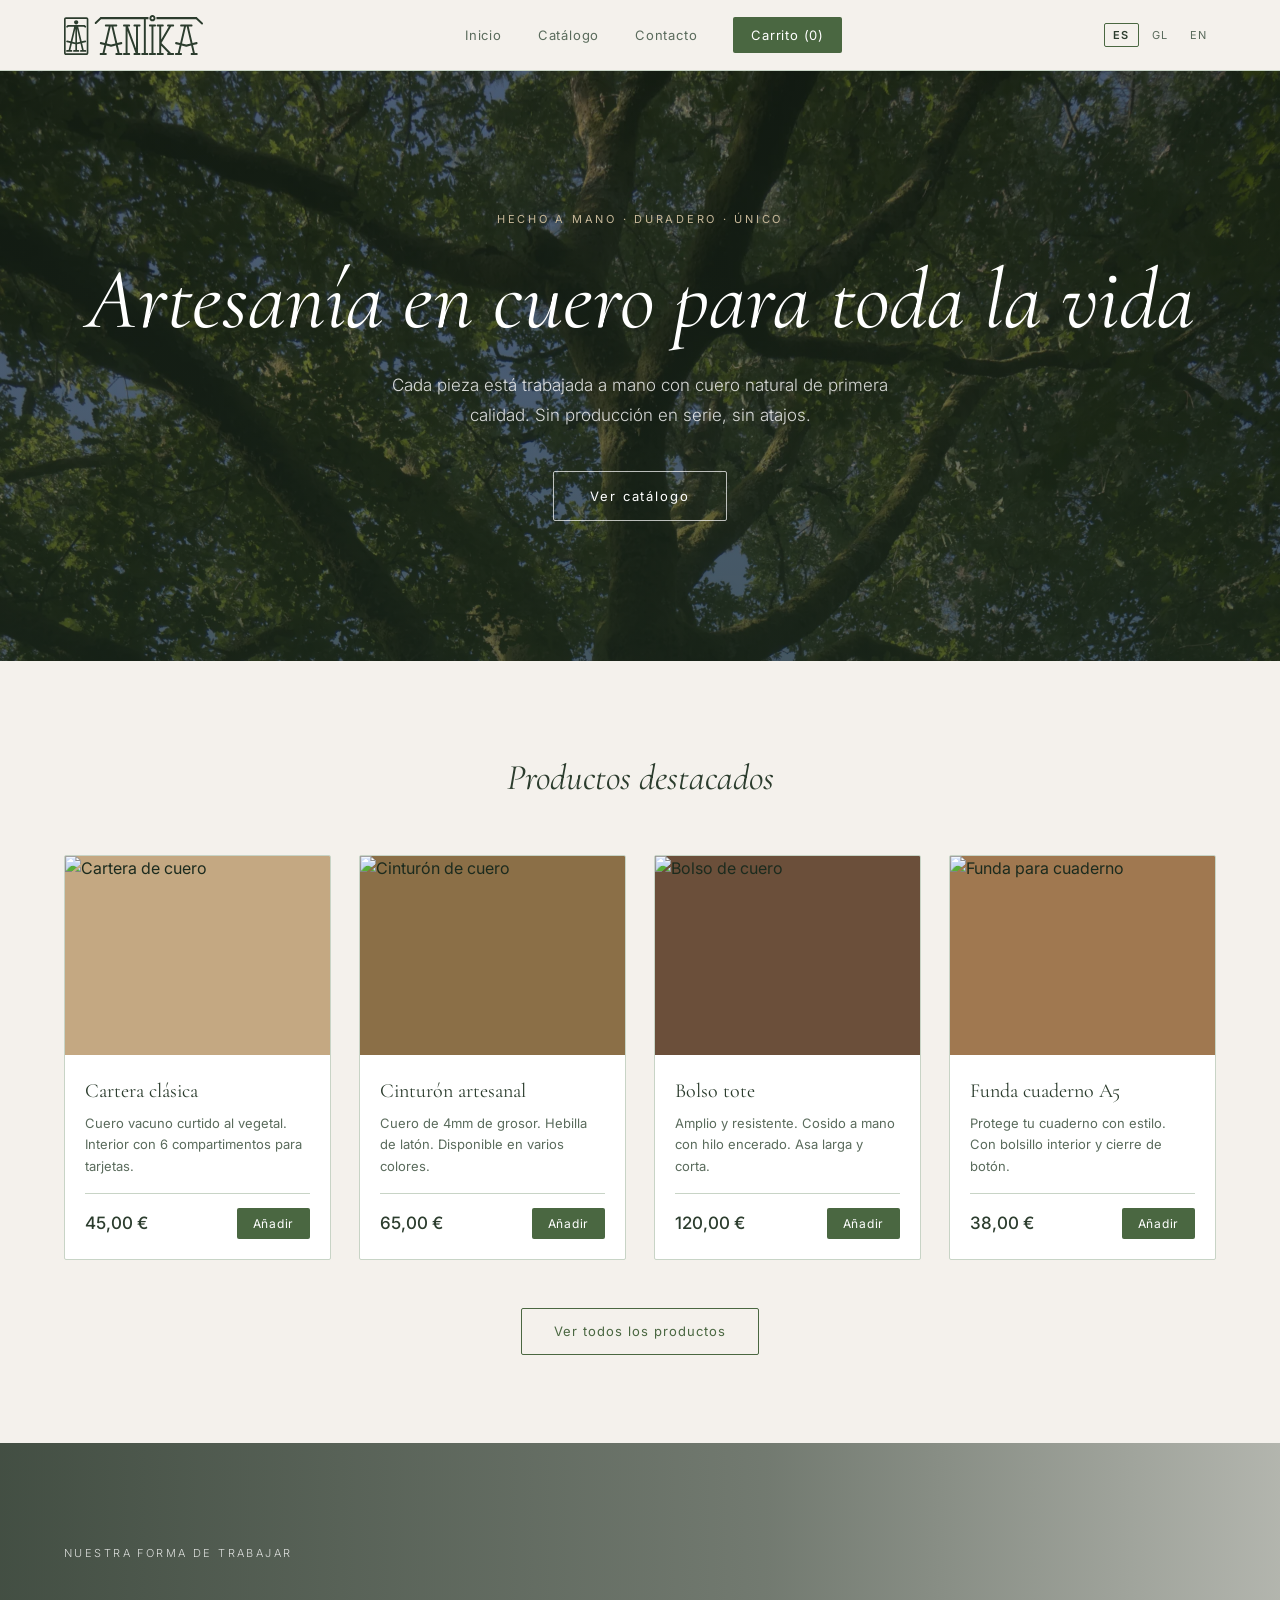
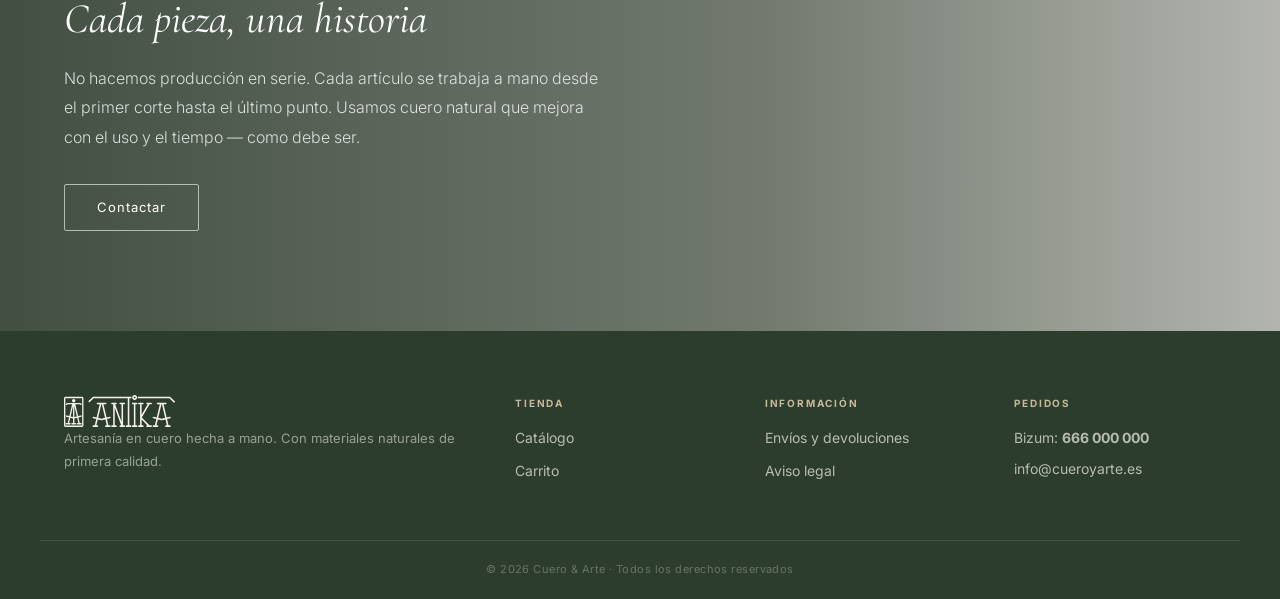
==== commit 7671a356: "Introduccion logo header y footer" ====
--- a/index.html
+++ b/index.html
@@ -12,7 +12,9 @@
   <!-- CABECERA -->
   <header class="cabecera">
     <div class="cabecera-interior">
-      <a href="index.html" class="logo">CUERO & ARTE</a>
+      <a href="index.html">
+        <img src="img/general/ANTIKA_logo.svg" alt="Cuero & Arte" height="40">
+      </a>
       <nav class="navegacion">
         <a href="index.html" data-i18n="nav.inicio">Inicio</a>
         <a href="catalogo.html" data-i18n="nav.catalogo">Catálogo</a>
@@ -127,7 +129,7 @@
   <footer class="footer">
     <div class="contenedor footer-interior">
       <div class="footer-marca">
-        <span class="logo">CUERO & ARTE</span>
+        <img src="img/general/ANTIKA_logo_claro.svg" alt="Cuero & Arte" height="32">
         <p data-i18n="footer.descripcion">Artesanía en cuero hecha a mano. Con materiales naturales de primera calidad.</p>
       </div>
       <div class="footer-enlaces">
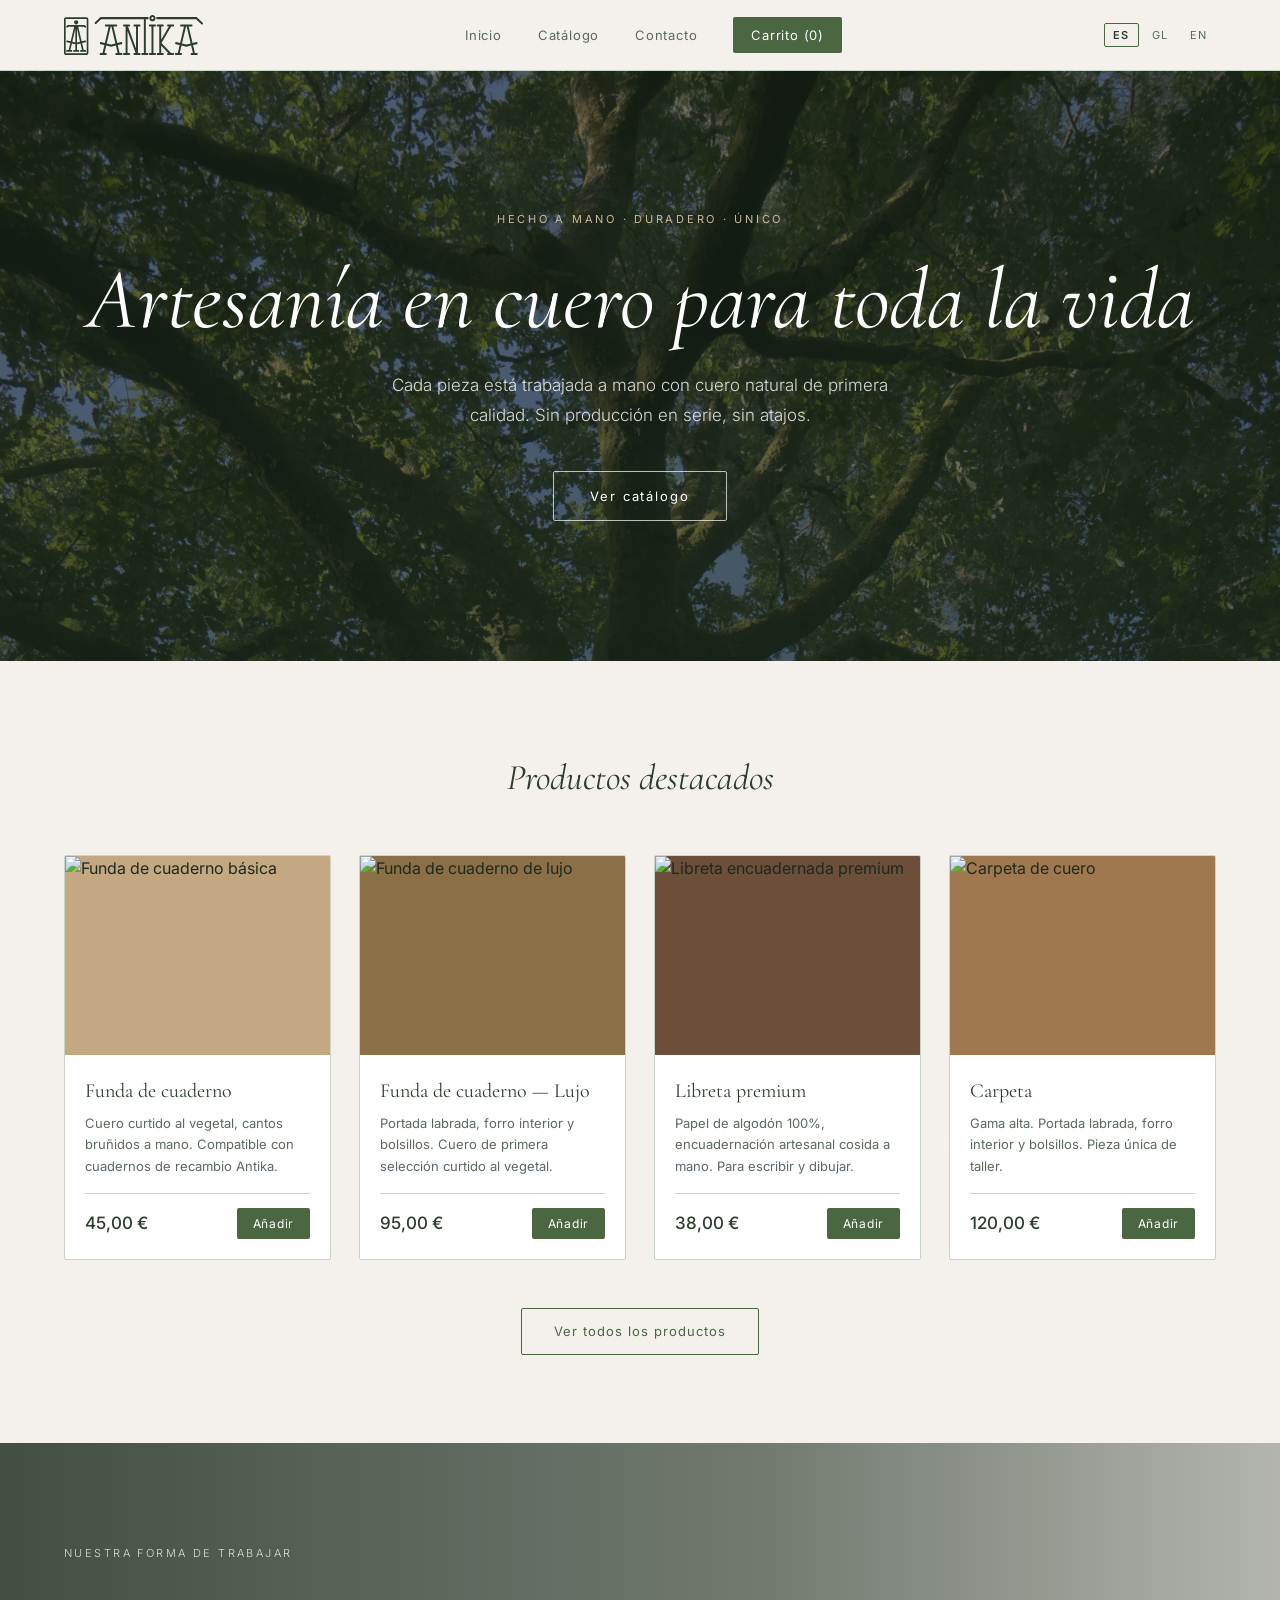
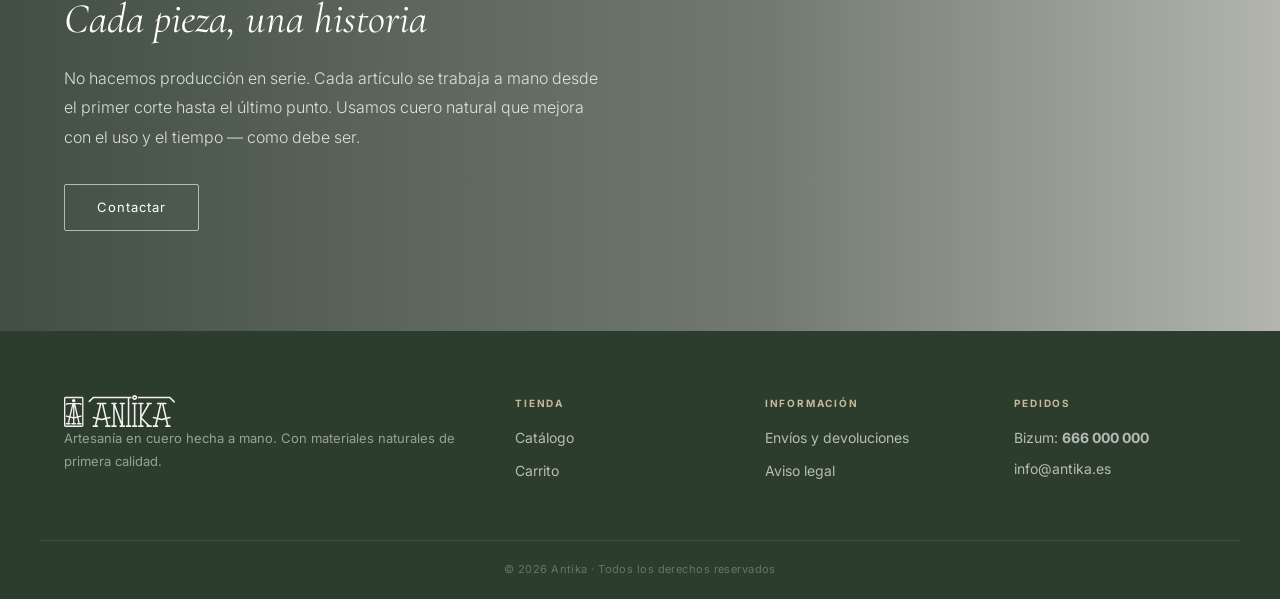
==== commit a1f26f1e: "Actualización completa a Antika" ====
--- a/index.html
+++ b/index.html
@@ -3,7 +3,7 @@
 <head>
   <meta charset="UTF-8">
   <meta name="viewport" content="width=device-width, initial-scale=1.0">
-  <title>Artesanía en Cuero</title>
+  <title>Antika — Artesanía en cuero y papel</title>
   <link rel="icon" type="image/x-icon" href="favicon.ico">
   <link rel="stylesheet" href="css/styles.css">
 </head>
@@ -13,7 +13,7 @@
   <header class="cabecera">
     <div class="cabecera-interior">
       <a href="index.html">
-        <img src="img/general/ANTIKA_logo.svg" alt="Cuero & Arte" height="40">
+        <img src="img/general/ANTIKA_logo.svg" alt="Antika" height="40">
       </a>
       <nav class="navegacion">
         <a href="index.html" data-i18n="nav.inicio">Inicio</a>
@@ -35,8 +35,8 @@
   <section class="hero">
     <div class="hero-contenido">
       <p class="hero-eyebrow" data-i18n="hero.eyebrow">Hecho a mano · Duradero · Único</p>
-      <h1 data-i18n="hero.titulo">Artesanía en cuero<br>para toda la vida</h1>
-      <p class="hero-descripcion" data-i18n="hero.descripcion">Cada pieza está trabajada a mano con cuero natural de primera calidad. Sin producción en serie, sin atajos.</p>
+      <h1 data-i18n="hero.titulo">Artesanía en cuero y papel para toda la vida</h1>
+      <p class="hero-descripcion" data-i18n="hero.descripcion">Cada pieza está trabajada a mano con cuero curtido al vegetal y papel de calidad. Sin producción en serie, sin atajos.</p>
       <a href="catalogo.html" class="boton-principal" data-i18n="hero.boton">Ver catálogo</a>
     </div>
   </section>
@@ -49,56 +49,56 @@
 
         <article class="tarjeta-producto">
           <div class="tarjeta-imagen">
-            <img src="img/productos/producto-1.jpg" alt="Cartera de cuero" onerror="this.style.background='#C4A882'">
+            <img src="img/productos/funda-basica.jpg" alt="Funda de cuaderno básica" onerror="this.style.background='#C4A882'">
           </div>
           <div class="tarjeta-info">
-            <h3>Cartera clásica</h3>
-            <p class="tarjeta-descripcion">Cuero vacuno curtido al vegetal. Interior con 6 compartimentos para tarjetas.</p>
+            <h3>Funda de cuaderno</h3>
+            <p class="tarjeta-descripcion">Cuero curtido al vegetal, cantos bruñidos a mano. Compatible con cuadernos de recambio Antika.</p>
             <div class="tarjeta-pie">
               <span class="precio">45,00 €</span>
-              <button class="boton-agregar" onclick="agregarAlCarrito('Cartera clásica', 45)" data-i18n="productos.boton_añadir">Añadir</button>
+              <button class="boton-agregar" onclick="agregarAlCarrito('Funda de cuaderno', 45)" data-i18n="productos.boton_añadir">Añadir</button>
             </div>
           </div>
         </article>
 
         <article class="tarjeta-producto">
           <div class="tarjeta-imagen">
-            <img src="img/productos/producto-2.jpg" alt="Cinturón de cuero" onerror="this.style.background='#8B6F47'">
+            <img src="img/productos/funda-lujo.jpg" alt="Funda de cuaderno de lujo" onerror="this.style.background='#8B6F47'">
           </div>
           <div class="tarjeta-info">
-            <h3>Cinturón artesanal</h3>
-            <p class="tarjeta-descripcion">Cuero de 4mm de grosor. Hebilla de latón. Disponible en varios colores.</p>
+            <h3>Funda de cuaderno — Lujo</h3>
+            <p class="tarjeta-descripcion">Portada labrada, forro interior y bolsillos. Cuero de primera selección curtido al vegetal.</p>
             <div class="tarjeta-pie">
-              <span class="precio">65,00 €</span>
-              <button class="boton-agregar" onclick="agregarAlCarrito('Cinturón artesanal', 65)" data-i18n="productos.boton_añadir">Añadir</button>
+              <span class="precio">95,00 €</span>
+              <button class="boton-agregar" onclick="agregarAlCarrito('Funda de cuaderno lujo', 95)" data-i18n="productos.boton_añadir">Añadir</button>
             </div>
           </div>
         </article>
 
         <article class="tarjeta-producto">
           <div class="tarjeta-imagen">
-            <img src="img/productos/producto-3.jpg" alt="Bolso de cuero" onerror="this.style.background='#6B4F3A'">
+            <img src="img/productos/libreta-premium.jpg" alt="Libreta encuadernada premium" onerror="this.style.background='#6B4F3A'">
           </div>
           <div class="tarjeta-info">
-            <h3>Bolso tote</h3>
-            <p class="tarjeta-descripcion">Amplio y resistente. Cosido a mano con hilo encerado. Asa larga y corta.</p>
+            <h3>Libreta premium</h3>
+            <p class="tarjeta-descripcion">Papel de algodón 100%, encuadernación artesanal cosida a mano. Para escribir y dibujar.</p>
             <div class="tarjeta-pie">
-              <span class="precio">120,00 €</span>
-              <button class="boton-agregar" onclick="agregarAlCarrito('Bolso tote', 120)" data-i18n="productos.boton_añadir">Añadir</button>
+              <span class="precio">38,00 €</span>
+              <button class="boton-agregar" onclick="agregarAlCarrito('Libreta premium', 38)" data-i18n="productos.boton_añadir">Añadir</button>
             </div>
           </div>
         </article>
 
         <article class="tarjeta-producto">
           <div class="tarjeta-imagen">
-            <img src="img/productos/producto-4.jpg" alt="Funda para cuaderno" onerror="this.style.background='#A07850'">
+            <img src="img/productos/carpeta.jpg" alt="Carpeta de cuero" onerror="this.style.background='#A07850'">
           </div>
           <div class="tarjeta-info">
-            <h3>Funda cuaderno A5</h3>
-            <p class="tarjeta-descripcion">Protege tu cuaderno con estilo. Con bolsillo interior y cierre de botón.</p>
+            <h3>Carpeta</h3>
+            <p class="tarjeta-descripcion">Gama alta. Portada labrada, forro interior y bolsillos. Pieza única de taller.</p>
             <div class="tarjeta-pie">
-              <span class="precio">38,00 €</span>
-              <button class="boton-agregar" onclick="agregarAlCarrito('Funda cuaderno A5', 38)" data-i18n="productos.boton_añadir">Añadir</button>
+              <span class="precio">120,00 €</span>
+              <button class="boton-agregar" onclick="agregarAlCarrito('Carpeta', 120)" data-i18n="productos.boton_añadir">Añadir</button>
             </div>
           </div>
         </article>
@@ -116,12 +116,10 @@
       <div class="filosofia-texto">
         <p class="eyebrow" data-i18n="filosofia.eyebrow">Nuestra forma de trabajar</p>
         <h2 data-i18n="filosofia.titulo">Cada pieza, una historia</h2>
-        <p data-i18n="filosofia.texto">No hacemos producción en serie. Cada artículo se trabaja a mano desde el primer corte hasta el último punto. Usamos cuero natural que mejora con el uso y el tiempo — como debe ser.</p>
+        <p data-i18n="filosofia.texto">No hacemos producción en serie. Cada artículo se trabaja a mano desde el primer corte hasta el último punto. Cuero curtido al vegetal, papel reciclado FSC o de algodón, hilo de lino — materiales con origen trazable y producción local en lotes pequeños.</p>
         <a href="contacto.html" class="boton-secundario" data-i18n="filosofia.boton">Contactar</a>
       </div>
-      <div class="filosofia-imagen">
-        <div class="placeholder-imagen-grande"></div>
-      </div>
+      <div class="filosofia-imagen"></div>
     </div>
   </section>
 
@@ -129,8 +127,8 @@
   <footer class="footer">
     <div class="contenedor footer-interior">
       <div class="footer-marca">
-        <img src="img/general/ANTIKA_logo_claro.svg" alt="Cuero & Arte" height="32">
-        <p data-i18n="footer.descripcion">Artesanía en cuero hecha a mano. Con materiales naturales de primera calidad.</p>
+        <img src="img/general/ANTIKA_logo_claro.svg" alt="Antika" height="32">
+        <p data-i18n="footer.descripcion">Artesanía en cuero y papel hecha a mano. Materiales naturales con origen trazable.</p>
       </div>
       <div class="footer-enlaces">
         <h4 data-i18n="footer.tienda">Tienda</h4>
@@ -145,11 +143,11 @@
       <div class="footer-contacto">
         <h4 data-i18n="footer.pedidos">Pedidos</h4>
         <p>Bizum: <strong>666 000 000</strong></p>
-        <p>info@cueroyarte.es</p>
+        <p>info@antika.es</p>
       </div>
     </div>
     <div class="footer-copy">
-      <p>© 2026 Cuero & Arte · <span data-i18n="footer.derechos">Todos los derechos reservados</span></p>
+      <p>© 2026 Antika · <span data-i18n="footer.derechos">Todos los derechos reservados</span></p>
     </div>
   </footer>
 
